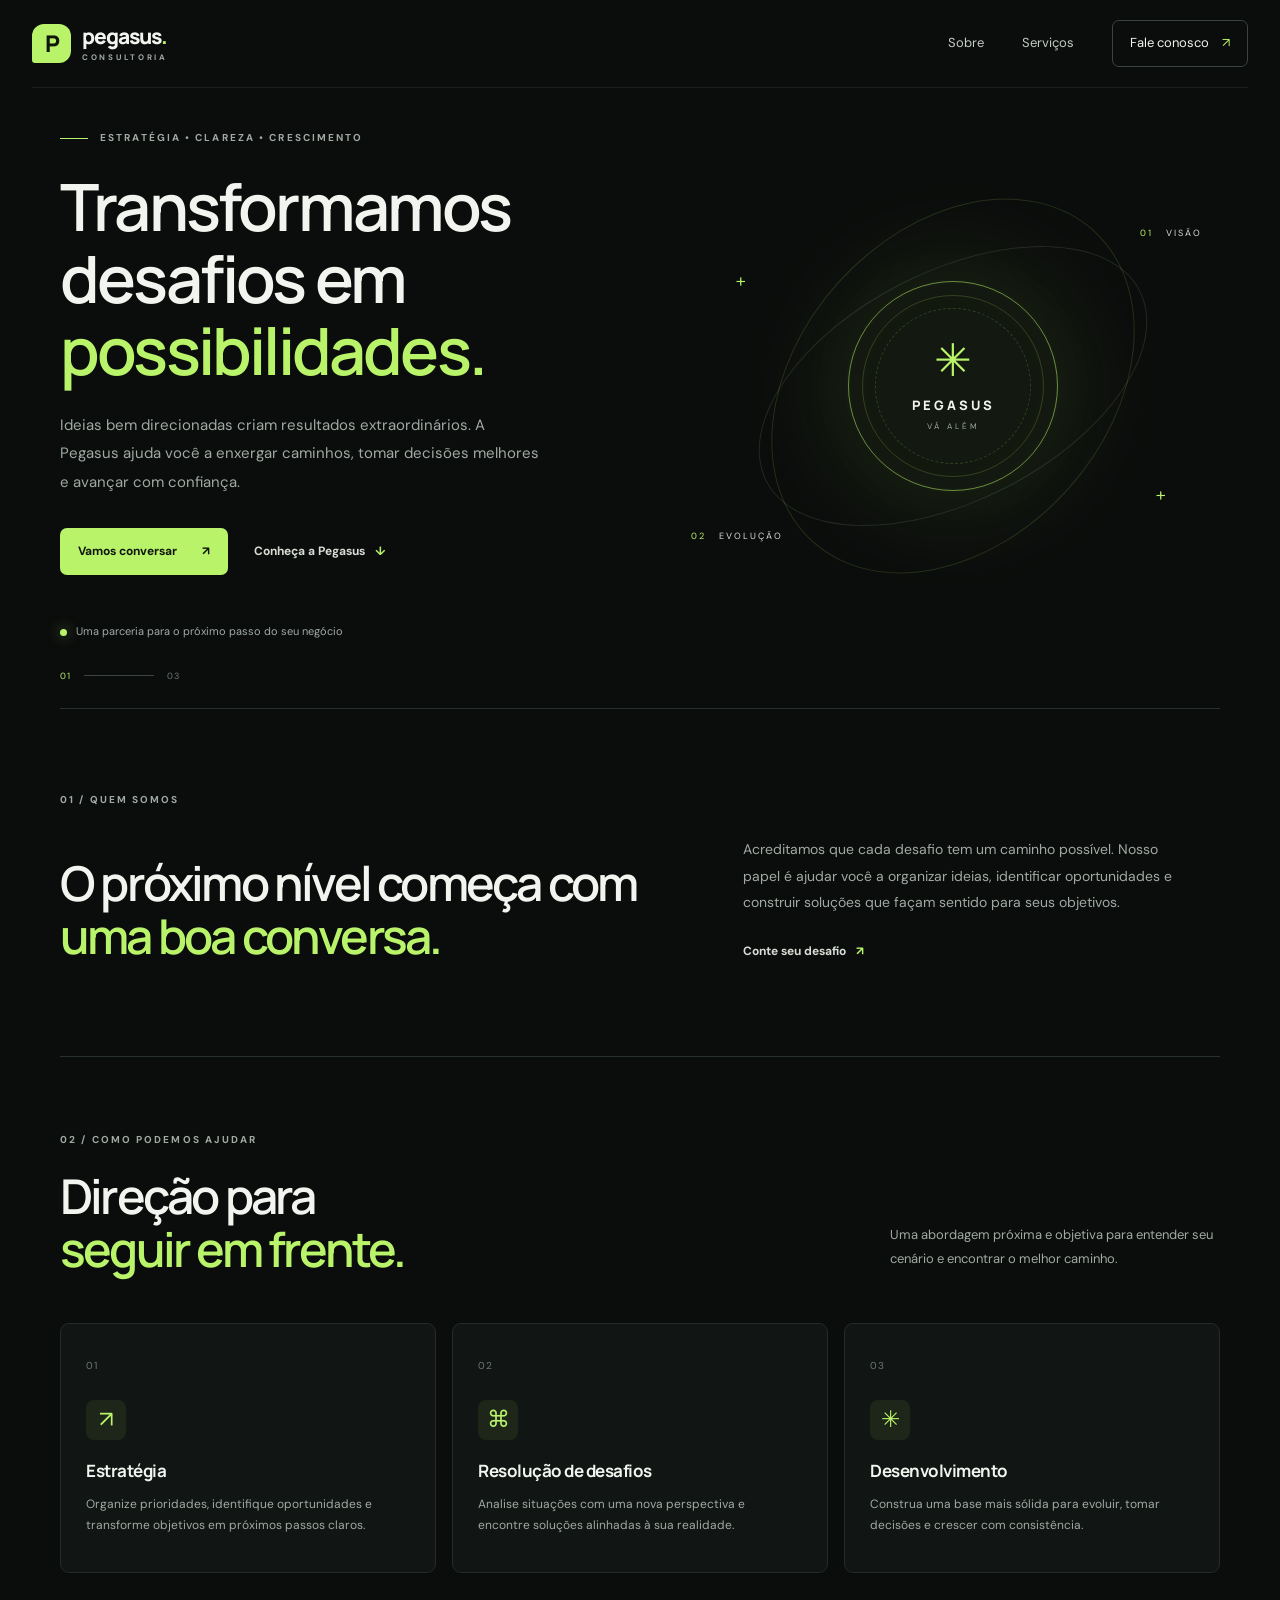
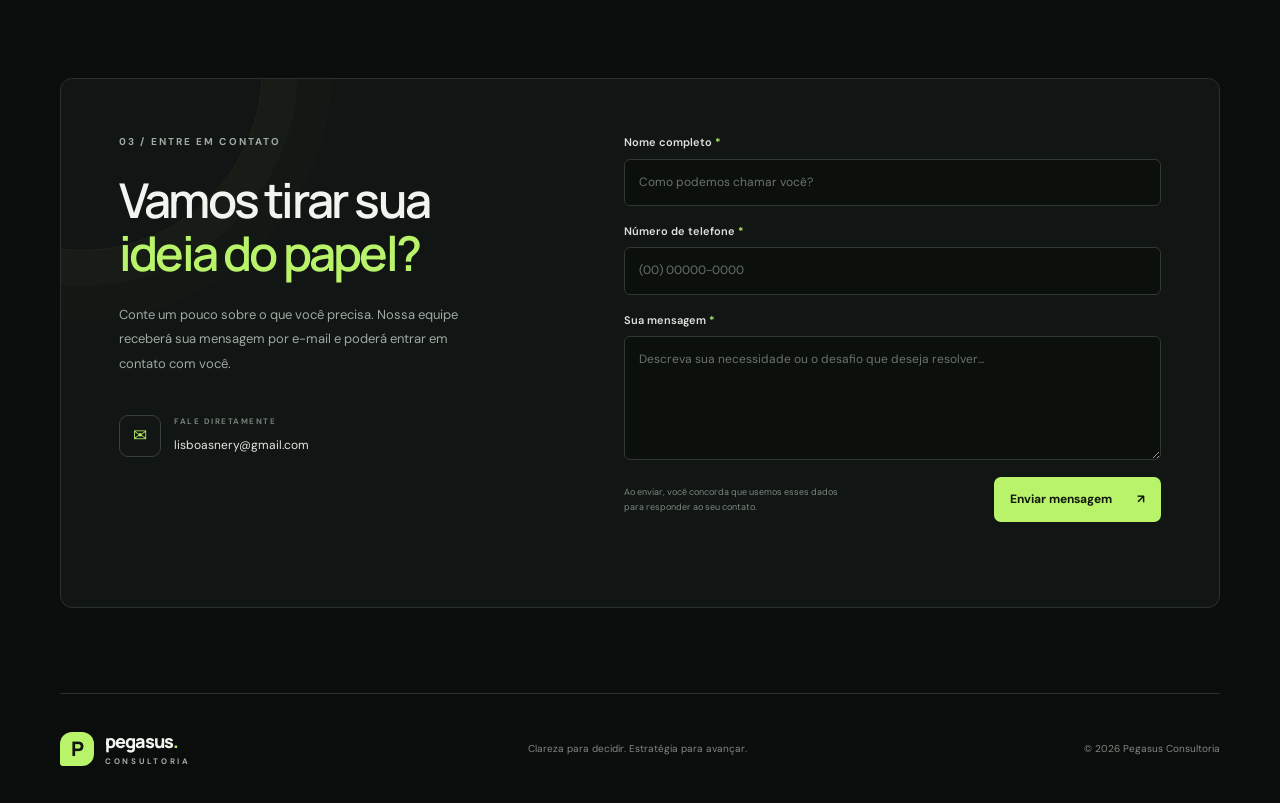
==== src/main/resources/static/index.html @ 0f8675ff "Add the interface" ====
<!DOCTYPE html>
<html lang="pt-BR">
<head>
  <meta charset="UTF-8">
  <meta name="viewport" content="width=device-width, initial-scale=1.0">
  <meta name="description" content="Pegasus Consultoria — soluções estratégicas para levar seu negócio mais longe.">
  <title>Pegasus | Consultoria</title>
  <link rel="preconnect" href="https://fonts.googleapis.com">
  <link rel="preconnect" href="https://fonts.gstatic.com" crossorigin>
  <link href="https://fonts.googleapis.com/css2?family=DM+Sans:wght@400;500;600;700&family=Manrope:wght@400;500;600;700;800&display=swap" rel="stylesheet">
  <link rel="stylesheet" href="style.css">
  <script src="script.js" defer></script>
  <style>
    :root{--bg:#0b0d0c;--panel:#111513;--panel2:#171c19;--text:#f2f4ef;--muted:#a0aaa2;--line:#29312b;--accent:#b9f36a;--accent-dark:#9fd84f;--font:'DM Sans',sans-serif;--display:'Manrope',sans-serif}*{box-sizing:border-box}html{scroll-behavior:smooth;scroll-padding-top:90px}body{margin:0;background:var(--bg);color:var(--text);font-family:var(--font);line-height:1.6}a{color:inherit;text-decoration:none}button,input,textarea{font:inherit}.section-wrap{width:min(1160px,calc(100% - 48px));margin-inline:auto}.topbar{height:88px;display:flex;align-items:center;justify-content:space-between;width:min(1320px,calc(100% - 64px));margin:auto;border-bottom:1px solid rgba(255,255,255,.07)}.brand{display:flex;align-items:center;gap:11px;font-family:var(--display);font-size:21px;font-weight:800;letter-spacing:-1px;line-height:1.1}.brand-mark{display:grid;place-items:center;width:39px;height:39px;background:var(--accent);color:#11160c;border-radius:12px 12px 12px 3px;font-size:23px;font-weight:800}.brand-dot{color:var(--accent)}.brand small{display:block;font-family:var(--font);font-size:8px;letter-spacing:2.7px;font-weight:700;color:var(--muted);margin-top:5px}.nav{display:flex;align-items:center;gap:38px;font-size:13px;color:#c5cbc5}.nav>a:not(.nav-cta):hover,.text-link:hover{color:var(--accent)}.nav-cta{padding:12px 17px;border:1px solid #3a443b;border-radius:7px;color:var(--text)}.nav-cta span{color:var(--accent);padding-left:10px}.menu-toggle,.mobile-nav{display:none}.hero{min-height:620px;display:grid;grid-template-columns:1.08fr .92fr;align-items:center;position:relative;padding-top:40px;padding-bottom:65px}.hero-copy{position:relative;z-index:2}.eyebrow,.section-kicker{font-size:10px;font-weight:700;letter-spacing:2.1px;color:var(--muted)}.eyebrow{display:flex;align-items:center;gap:12px}.eyebrow-line{display:inline-block;width:28px;height:1px;background:var(--accent)}h1,h2,h3,p{margin-top:0}h1,h2{font-family:var(--display);letter-spacing:-2.8px;line-height:1.1}h1{font-size:clamp(42px,5.1vw,68px);font-weight:600;margin:25px 0 24px}h1 span,h2 span{color:var(--accent)}.hero-text{max-width:480px;color:var(--muted);font-size:15px;line-height:1.9}.hero-actions{display:flex;align-items:center;gap:26px;margin-top:32px}.button{display:inline-flex;justify-content:center;align-items:center;gap:25px;padding:14px 18px;border:0;border-radius:7px;font-size:12px;font-weight:700;cursor:pointer;transition:transform .2s,background .2s}.button:hover{transform:translateY(-2px)}.button-primary{background:var(--accent);color:#11160c}.button-primary:hover{background:var(--accent-dark)}.text-link{font-size:12px;font-weight:700;color:#d7ddd6}.text-link span{color:var(--accent);padding-left:7px}.hero-note{margin-top:48px;font-size:11px;color:var(--muted);display:flex;align-items:center;gap:9px}.status-dot{width:7px;height:7px;background:var(--accent);border-radius:50%;box-shadow:0 0 13px #b9f36a80}.hero-art{height:460px;position:relative;display:grid;place-items:center;overflow:hidden}.art-glow{position:absolute;width:300px;height:300px;background:#b9f36a0c;filter:blur(35px);border-radius:50%}.orbit{position:absolute;border:1px solid #52624b55;border-radius:50%;transform:rotate(-27deg)}.orbit-one{width:420px;height:230px}.orbit-two{width:310px;height:420px;transform:rotate(42deg);border-color:#b9f36a25}.art-core{position:relative;width:210px;height:210px;border:1px solid #b9f36a88;border-radius:50%;display:flex;flex-direction:column;align-items:center;justify-content:center;box-shadow:0 0 70px #b9f36a0d,inset 0 0 45px #b9f36a08}.art-core:before,.art-core:after{content:'';position:absolute;border:1px solid #b9f36a30;border-radius:50%;inset:13px}.art-core:after{inset:26px;border-style:dashed}.core-star{font-size:45px;color:var(--accent);line-height:1}.core-name{font-family:var(--display);font-weight:800;letter-spacing:3px;font-size:13px;margin-top:12px}.core-caption{font-size:8px;letter-spacing:3px;color:var(--muted);margin-top:4px}.art-label{position:absolute;font-size:9px;letter-spacing:2px;color:#d6ddd5}.art-label span{color:var(--accent);margin-right:9px}.label-top{top:70px;right:18px}.label-bottom{bottom:72px;left:5px}.art-cross{position:absolute;color:var(--accent);font-size:19px;font-weight:300}.cross-one{top:110px;left:50px}.cross-two{bottom:105px;right:54px}.hero-index{position:absolute;bottom:25px;left:0;display:flex;align-items:center;gap:13px;color:#6e786f;font-size:9px;letter-spacing:1px}.hero-index span:first-child{color:var(--accent)}.index-line{width:70px;height:1px;background:#3b453c}.intro{border-top:1px solid var(--line);padding-top:83px;padding-bottom:94px}.intro-content{display:grid;grid-template-columns:1.1fr .9fr;gap:100px;align-items:end;margin-top:28px}.intro h2,.services h2,.contact h2{font-size:clamp(32px,4vw,48px);font-weight:600;margin-bottom:0}.intro-detail p{font-size:14px;color:var(--muted);line-height:1.9;margin-bottom:21px;max-width:450px}.services{padding-top:75px;padding-bottom:100px;border-top:1px solid var(--line)}.services-heading{display:flex;align-items:end;justify-content:space-between;gap:40px}.services-heading h2{margin-top:22px}.services-heading>p{max-width:330px;font-size:13px;color:var(--muted);line-height:1.9;margin-bottom:4px}.service-grid{display:grid;grid-template-columns:repeat(3,1fr);gap:16px;margin-top:47px}.service-card{position:relative;min-height:250px;padding:27px 25px;background:var(--panel);border:1px solid #242c25;border-radius:9px;overflow:hidden;transition:border-color .2s,transform .2s}.service-card:hover{border-color:#718a59;transform:translateY(-4px)}.service-number{font-size:10px;letter-spacing:1px;color:#6e796f}.service-icon{display:grid;place-items:center;width:40px;height:40px;border-radius:8px;background:#b9f36a12;color:var(--accent);font-size:23px;margin:23px 0 17px}.service-card h3{font-family:var(--display);font-size:17px;letter-spacing:-.5px;margin-bottom:10px}.service-card p{font-size:12px;line-height:1.8;color:var(--muted);max-width:290px;margin-bottom:0}.card-line{position:absolute;bottom:0;left:0;width:0;height:2px;background:var(--accent);transition:width .25s}.service-card:hover .card-line{width:100%}.contact{padding-top:5px;padding-bottom:85px}.contact-panel{display:grid;grid-template-columns:.9fr 1.1fr;gap:65px;background:var(--panel);border:1px solid #29312b;border-radius:12px;padding:55px 58px;position:relative;overflow:hidden}.contact-panel:before{content:'';position:absolute;left:-160px;top:-190px;width:360px;height:360px;border-radius:50%;border:1px solid #b9f36a12;box-shadow:0 0 0 35px #b9f36a05,0 0 0 70px #b9f36a03;pointer-events:none}.contact-copy{position:relative;z-index:1}.contact h2{margin-top:24px}.contact-copy>p{font-size:13px;color:var(--muted);line-height:1.9;margin-top:23px;max-width:360px}.contact-email{display:flex;align-items:center;gap:13px;margin-top:38px}.email-icon{display:grid;place-items:center;width:42px;height:42px;border:1px solid #364336;border-radius:9px;color:var(--accent);font-size:17px}.contact-email small{display:block;color:#778178;font-size:8px;letter-spacing:1.5px;font-weight:700;margin-bottom:3px}.contact-email a{font-size:12px;color:#e2e8df}.contact-email a:hover{color:var(--accent)}.contact-form{position:relative;z-index:1;display:flex;flex-direction:column}.contact-form label{font-size:11px;font-weight:600;margin:0 0 7px;color:#dce2db}.contact-form label span{color:var(--accent)}.contact-form input,.contact-form textarea{width:100%;background:#0c100d;border:1px solid #303a31;border-radius:6px;color:var(--text);padding:13px 14px;outline:none;font-size:12px;margin-bottom:17px;transition:border-color .2s,box-shadow .2s}.contact-form input:focus,.contact-form textarea:focus{border-color:var(--accent);box-shadow:0 0 0 3px #b9f36a15}.contact-form input::placeholder,.contact-form textarea::placeholder{color:#69736b}.contact-form textarea{resize:vertical;min-height:120px}.form-bottom{display:flex;align-items:center;justify-content:space-between;gap:18px}.form-bottom p{font-size:9px;line-height:1.6;color:#7e897f;max-width:215px;margin:0}.submit-button{flex-shrink:0;padding:13px 16px}.submit-button:disabled{opacity:.65;cursor:wait;transform:none}.form-status{font-size:12px;margin-top:12px;min-height:18px;color:var(--accent)}.form-status.error{color:#ff9c91}.footer{min-height:110px;border-top:1px solid var(--line);display:flex;align-items:center;justify-content:space-between;gap:24px}.footer-brand{font-size:18px}.footer-brand .brand-mark{width:34px;height:34px;font-size:20px}.footer p,.copyright{font-size:10px;color:#7f8980;margin:0}.copyright{white-space:nowrap}
    @media(max-width:850px){.topbar{width:calc(100% - 40px);height:76px}.section-wrap{width:calc(100% - 40px)}.hero{grid-template-columns:1fr .8fr;min-height:560px}.hero-art{transform:scale(.86);margin-left:-25px}.intro-content{gap:45px}.contact-panel{padding:42px 35px;gap:35px}.form-bottom{align-items:flex-start;flex-direction:column}.form-bottom p{max-width:100%}.submit-button{width:100%}.footer{flex-wrap:wrap;padding-block:25px}}
    @media(max-width:640px){.topbar{width:calc(100% - 36px);height:72px}.section-wrap{width:calc(100% - 36px)}.nav{display:none}.menu-toggle{display:flex;flex-direction:column;gap:6px;justify-content:center;align-items:center;width:42px;height:42px;border:1px solid #333d34;background:transparent;border-radius:7px}.menu-toggle span{width:17px;height:1px;background:var(--text)}.mobile-nav{position:absolute;z-index:10;top:72px;left:18px;right:18px;padding:12px;background:#151a16;border:1px solid var(--line);border-radius:8px;flex-direction:column}.mobile-nav:not([hidden]){display:flex}.mobile-nav a{padding:12px;font-size:13px;border-bottom:1px solid #273027}.mobile-nav a:last-child{border-bottom:0;color:var(--accent)}.hero{display:flex;flex-direction:column;align-items:stretch;padding-top:60px;padding-bottom:72px;min-height:0}.hero h1{font-size:clamp(40px,11vw,57px);letter-spacing:-2px}.hero-text{font-size:14px}.hero-actions{gap:18px;flex-wrap:wrap}.hero-note{margin-top:33px;font-size:10px}.hero-art{height:350px;transform:none;margin:10px 0 -15px}.orbit-one{width:330px;height:190px}.orbit-two{width:250px;height:350px}.art-core{width:170px;height:170px}.core-star{font-size:37px}.label-top{top:38px;right:5px}.label-bottom{bottom:40px;left:0}.cross-one{top:75px;left:25px}.cross-two{bottom:73px;right:24px}.hero-index{bottom:18px}.intro{padding-top:58px;padding-bottom:65px}.intro-content{grid-template-columns:1fr;gap:25px;margin-top:23px}.intro h2,.services h2,.contact h2{font-size:36px;letter-spacing:-1.8px}.services{padding-top:60px;padding-bottom:65px}.services-heading{align-items:flex-start;flex-direction:column;gap:20px}.services-heading>p{max-width:100%}.service-grid{grid-template-columns:1fr;margin-top:30px;gap:12px}.service-card{min-height:220px;padding:23px}.service-icon{margin:16px 0 13px}.contact{padding-bottom:55px}.contact-panel{grid-template-columns:1fr;padding:34px 22px;gap:35px}.contact-copy>p{font-size:12px}.contact-email{margin-top:25px}.contact-form input,.contact-form textarea{padding:13px}.footer{justify-content:flex-start;gap:20px}.footer p{order:3;width:100%}.copyright{margin-left:auto;font-size:9px}}
    @media(prefers-reduced-motion:reduce){html{scroll-behavior:auto}*,*::before,*::after{transition:none!important;animation:none!important}}
  </style>
</head>
<body>
<header class="topbar">
  <a class="brand" href="#inicio" aria-label="Pegasus, página inicial">
    <span class="brand-mark" aria-hidden="true">P</span>
    <span>pegasus<span class="brand-dot">.</span><small>CONSULTORIA</small></span>
  </a>
  <nav class="nav" aria-label="Navegação principal">
    <a href="#sobre">Sobre</a>
    <a href="#servicos">Serviços</a>
    <a class="nav-cta" href="#contato">Fale conosco <span aria-hidden="true">↗</span></a>
  </nav>
  <button class="menu-toggle" type="button" aria-label="Abrir menu" aria-expanded="false" aria-controls="mobile-nav"><span></span><span></span></button>
</header>

<nav class="mobile-nav" id="mobile-nav" aria-label="Navegação móvel" hidden>
  <a href="#sobre">Sobre</a><a href="#servicos">Serviços</a><a href="#contato">Fale conosco ↗</a>
</nav>

<main>
  <section class="hero section-wrap" id="inicio">
    <div class="hero-copy">
      <p class="eyebrow"><span class="eyebrow-line"></span> ESTRATÉGIA • CLAREZA • CRESCIMENTO</p>
      <h1>Transformamos<br>desafios em <span>possibilidades.</span></h1>
      <p class="hero-text">Ideias bem direcionadas criam resultados extraordinários. A Pegasus ajuda você a enxergar caminhos, tomar decisões melhores e avançar com confiança.</p>
      <div class="hero-actions">
        <a class="button button-primary" href="#contato">Vamos conversar <span aria-hidden="true">↗</span></a>
        <a class="text-link" href="#sobre">Conheça a Pegasus <span aria-hidden="true">↓</span></a>
      </div>
      <div class="hero-note"><span class="status-dot"></span> Uma parceria para o próximo passo do seu negócio</div>
    </div>
    <div class="hero-art" aria-label="Ilustração abstrata de movimento e crescimento" role="img">
      <div class="art-glow"></div><div class="orbit orbit-one"></div><div class="orbit orbit-two"></div>
      <div class="art-core"><span class="core-star">✳</span><span class="core-name">PEGASUS</span><span class="core-caption">VÁ ALÉM</span></div>
      <div class="art-label label-top"><span>01</span> VISÃO</div><div class="art-label label-bottom"><span>02</span> EVOLUÇÃO</div>
      <div class="art-cross cross-one">+</div><div class="art-cross cross-two">+</div>
    </div>
    <div class="hero-index"><span>01</span><span class="index-line"></span><span>03</span></div>
  </section>

  <section class="intro section-wrap" id="sobre">
    <div class="section-kicker">01 / QUEM SOMOS</div>
    <div class="intro-content">
      <h2>O próximo nível começa com <span>uma boa conversa.</span></h2>
      <div class="intro-detail"><p>Acreditamos que cada desafio tem um caminho possível. Nosso papel é ajudar você a organizar ideias, identificar oportunidades e construir soluções que façam sentido para seus objetivos.</p><a class="text-link" href="#contato">Conte seu desafio <span aria-hidden="true">↗</span></a></div>
    </div>
  </section>

  <section class="services section-wrap" id="servicos">
    <div class="services-heading"><div><div class="section-kicker">02 / COMO PODEMOS AJUDAR</div><h2>Direção para<br><span>seguir em frente.</span></h2></div><p>Uma abordagem próxima e objetiva para entender seu cenário e encontrar o melhor caminho.</p></div>
    <div class="service-grid">
      <article class="service-card"><span class="service-number">01</span><div class="service-icon" aria-hidden="true">↗</div><h3>Estratégia</h3><p>Organize prioridades, identifique oportunidades e transforme objetivos em próximos passos claros.</p><span class="card-line"></span></article>
      <article class="service-card"><span class="service-number">02</span><div class="service-icon" aria-hidden="true">⌘</div><h3>Resolução de desafios</h3><p>Analise situações com uma nova perspectiva e encontre soluções alinhadas à sua realidade.</p><span class="card-line"></span></article>
      <article class="service-card"><span class="service-number">03</span><div class="service-icon" aria-hidden="true">✳</div><h3>Desenvolvimento</h3><p>Construa uma base mais sólida para evoluir, tomar decisões e crescer com consistência.</p><span class="card-line"></span></article>
    </div>
  </section>

  <section class="contact section-wrap" id="contato">
    <div class="contact-panel">
      <div class="contact-copy">
        <div class="section-kicker">03 / ENTRE EM CONTATO</div>
        <h2>Vamos tirar sua<br><span>ideia do papel?</span></h2>
        <p>Conte um pouco sobre o que você precisa. Nossa equipe receberá sua mensagem por e-mail e poderá entrar em contato com você.</p>
        <div class="contact-email"><span class="email-icon" aria-hidden="true">✉</span><div><small>FALE DIRETAMENTE</small><a href="mailto:lisboasnery@gmail.com">lisboasnery@gmail.com</a></div></div>
      </div>
      <form class="contact-form" id="contact-form">
        <label for="name">Nome completo <span>*</span></label>
        <input id="name" name="name" type="text" placeholder="Como podemos chamar você?" autocomplete="name" maxlength="100" required>
        <label for="phone">Número de telefone <span>*</span></label>
        <input id="phone" name="phone" type="tel" placeholder="(00) 00000-0000" autocomplete="tel" inputmode="tel" maxlength="20" required>
        <label for="message">Sua mensagem <span>*</span></label>
        <textarea id="message" name="message" rows="5" placeholder="Descreva sua necessidade ou o desafio que deseja resolver..." maxlength="4000" required></textarea>
        <div class="form-bottom"><p>Ao enviar, você concorda que usemos esses dados para responder ao seu contato.</p><button class="button button-primary submit-button" type="submit"><span class="button-label">Enviar mensagem</span><span aria-hidden="true">↗</span></button></div>
        <div class="form-status" id="form-status" role="status" aria-live="polite"></div>
      </form>
    </div>
  </section>
</main>

<footer class="footer section-wrap"><a class="brand footer-brand" href="#inicio"><span class="brand-mark" aria-hidden="true">P</span><span>pegasus<span class="brand-dot">.</span><small>CONSULTORIA</small></span></a><p>Clareza para decidir. Estratégia para avançar.</p><span class="copyright">© <span id="year"></span> Pegasus Consultoria</span></footer>
</body>
</html>
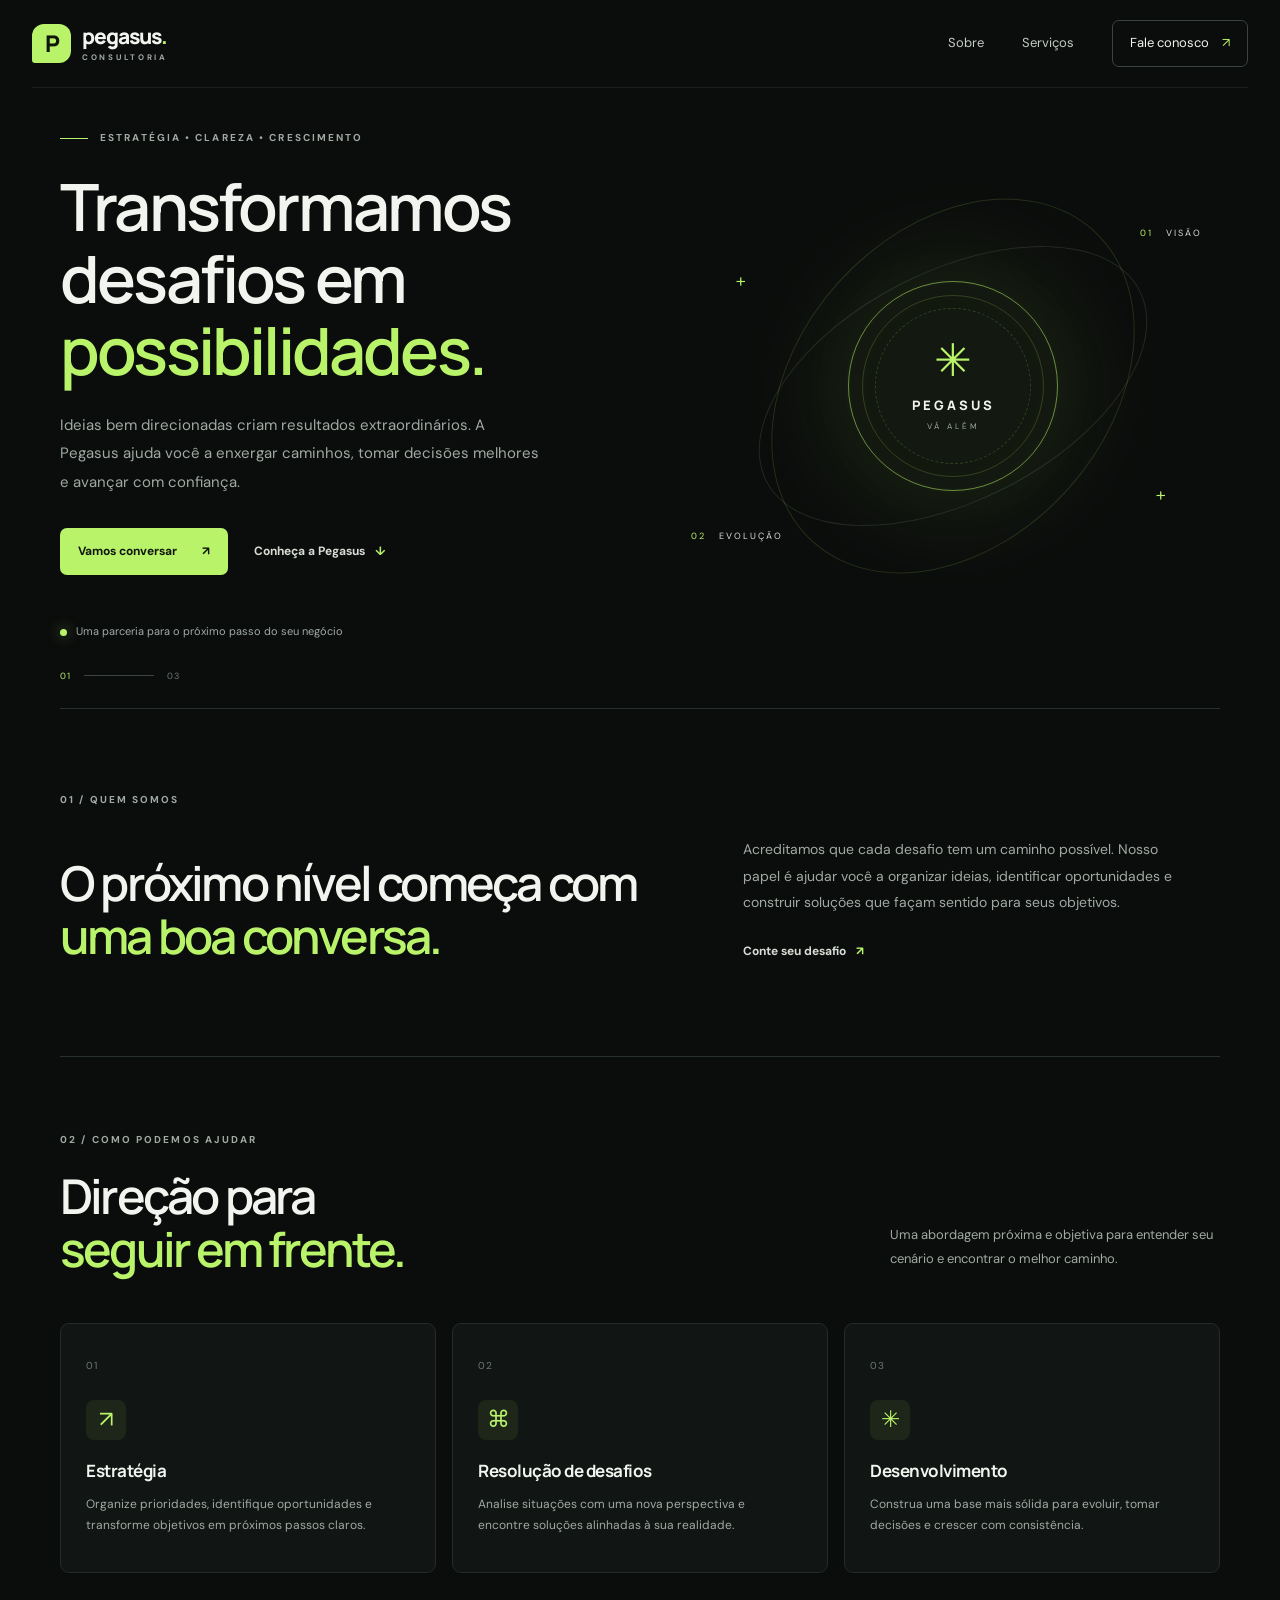
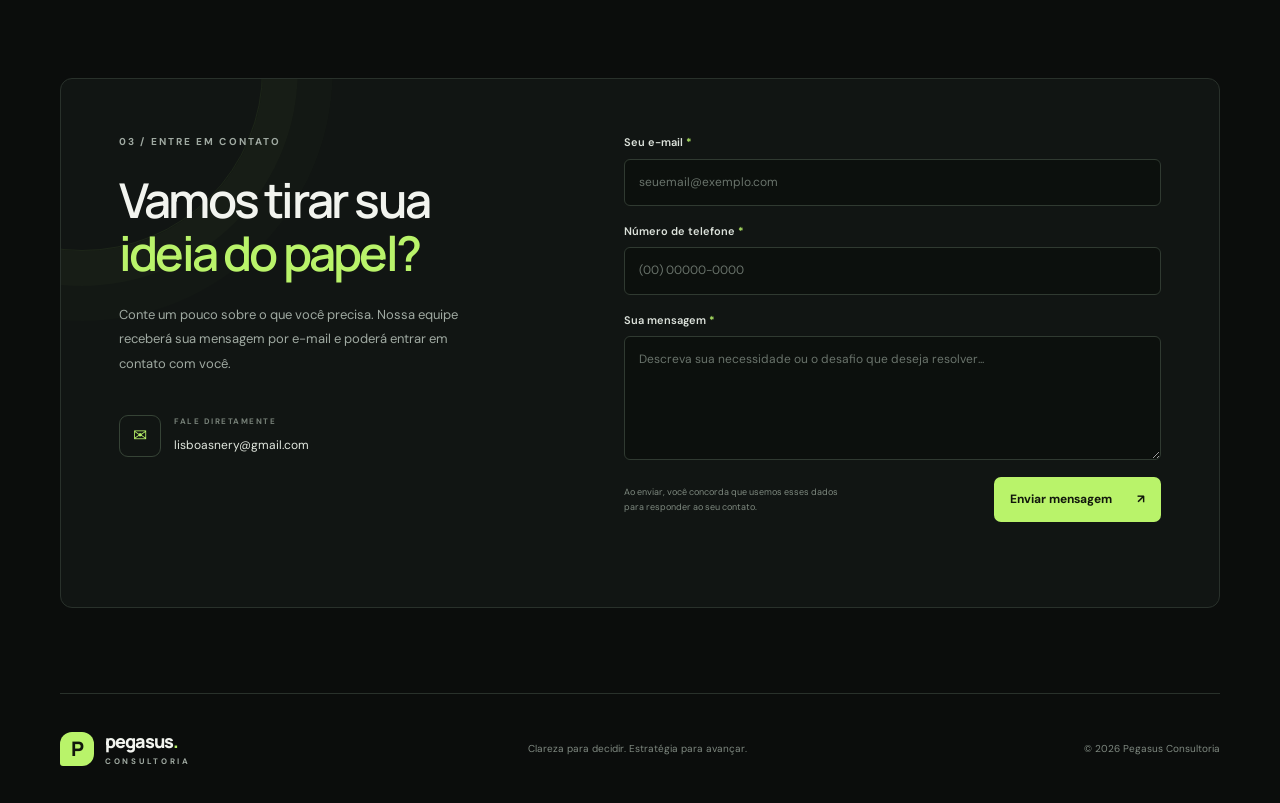
==== commit cfbe27d8: "finished the process" ====
--- a/src/main/resources/static/index.html
+++ b/src/main/resources/static/index.html
@@ -82,13 +82,30 @@
         <div class="contact-email"><span class="email-icon" aria-hidden="true">✉</span><div><small>FALE DIRETAMENTE</small><a href="mailto:lisboasnery@gmail.com">lisboasnery@gmail.com</a></div></div>
       </div>
       <form class="contact-form" id="contact-form">
-        <label for="name">Nome completo <span>*</span></label>
-        <input id="name" name="name" type="text" placeholder="Como podemos chamar você?" autocomplete="name" maxlength="100" required>
+
+        <label for="email">Seu e-mail <span>*</span></label>
+        <input
+                id="email"
+                name="email"
+                type="email"
+                placeholder="seuemail@exemplo.com"
+                autocomplete="email"
+                maxlength="200"
+                required
+        >
+
         <label for="phone">Número de telefone <span>*</span></label>
         <input id="phone" name="phone" type="tel" placeholder="(00) 00000-0000" autocomplete="tel" inputmode="tel" maxlength="20" required>
+
         <label for="message">Sua mensagem <span>*</span></label>
         <textarea id="message" name="message" rows="5" placeholder="Descreva sua necessidade ou o desafio que deseja resolver..." maxlength="4000" required></textarea>
-        <div class="form-bottom"><p>Ao enviar, você concorda que usemos esses dados para responder ao seu contato.</p><button class="button button-primary submit-button" type="submit"><span class="button-label">Enviar mensagem</span><span aria-hidden="true">↗</span></button></div>
+        <div class="form-bottom">
+          <p>Ao enviar, você concorda que usemos esses dados para responder ao seu contato.</p>
+          <button class="button button-primary submit-button" type="submit">
+            <span class="button-label">Enviar mensagem</span>
+            <span aria-hidden="true">↗</span>
+          </button>
+        </div>
         <div class="form-status" id="form-status" role="status" aria-live="polite"></div>
       </form>
     </div>
